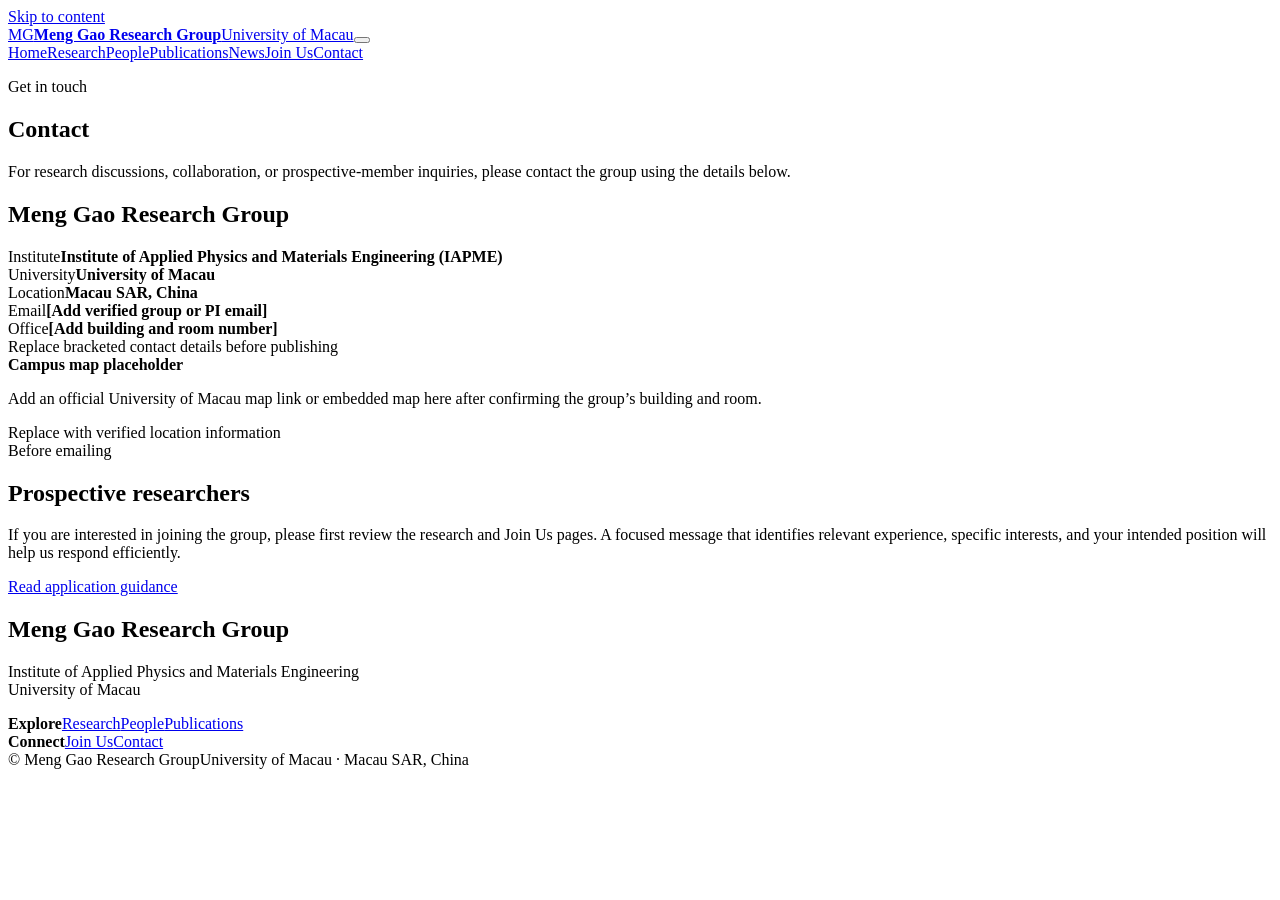
==== contact.html @ 888f2153 "Add files via upload" ====
<!doctype html>
<html lang="en">
<head><meta charset="utf-8"><meta name="viewport" content="width=device-width, initial-scale=1"><meta name="description" content="Contact the Meng Gao Research Group at the University of Macau."><title>Contact | Meng Gao Research Group</title><link rel="stylesheet" href="assets/css/styles.css"><script src="assets/js/main.js" defer></script></head>
<body>
  <a class="skip-link" href="#main">Skip to content</a>
  <header class="site-header"><div class="container nav-wrap"><a class="brand" href="index.html"><span class="brand-mark">MG</span><span class="brand-copy"><strong>Meng Gao Research Group</strong><span>University of Macau</span></span></a><button class="menu-toggle" type="button" aria-expanded="false" aria-controls="site-nav" aria-label="Toggle navigation"><span></span></button><nav class="site-nav" id="site-nav" aria-label="Primary navigation"><a href="index.html">Home</a><a href="research.html">Research</a><a href="people.html">People</a><a href="publications.html">Publications</a><a href="news.html">News</a><a href="join.html">Join Us</a><a href="contact.html" aria-current="page">Contact</a></nav></div></header>
  <main id="main">
    <section class="page-hero"><div class="container"><p class="eyebrow">Get in touch</p><h1>Contact</h1><p>For research discussions, collaboration, or prospective-member inquiries, please contact the group using the details below.</p></div></section>
    <section class="section"><div class="container contact-grid"><div class="contact-card"><h2>Meng Gao Research Group</h2><div class="contact-row"><span>Institute</span><strong>Institute of Applied Physics and Materials Engineering (IAPME)</strong></div><div class="contact-row"><span>University</span><strong>University of Macau</strong></div><div class="contact-row"><span>Location</span><strong>Macau SAR, China</strong></div><div class="contact-row"><span>Email</span><strong>[Add verified group or PI email]</strong></div><div class="contact-row"><span>Office</span><strong>[Add building and room number]</strong></div><span class="replace-note">Replace bracketed contact details before publishing</span></div><div class="map-placeholder"><div><strong>Campus map placeholder</strong><p>Add an official University of Macau map link or embedded map here after confirming the group’s building and room.</p><span class="replace-note">Replace with verified location information</span></div></div></div></section>
    <section class="section section--tint"><div class="container content-grid"><div class="side-label">Before emailing</div><div class="prose"><h2>Prospective researchers</h2><p>If you are interested in joining the group, please first review the research and Join Us pages. A focused message that identifies relevant experience, specific interests, and your intended position will help us respond efficiently.</p><a class="text-link" href="join.html">Read application guidance</a></div></div></section>
  </main>
  <footer class="site-footer"><div class="container"><div class="footer-grid"><div class="footer-brand"><h2>Meng Gao Research Group</h2><p>Institute of Applied Physics and Materials Engineering<br>University of Macau</p></div><div class="footer-col"><strong>Explore</strong><a href="research.html">Research</a><a href="people.html">People</a><a href="publications.html">Publications</a></div><div class="footer-col"><strong>Connect</strong><a href="join.html">Join Us</a><a href="contact.html">Contact</a></div></div><div class="footer-bottom"><span>© <span data-year></span> Meng Gao Research Group</span><span>University of Macau · Macau SAR, China</span></div></div></footer>
</body></html>
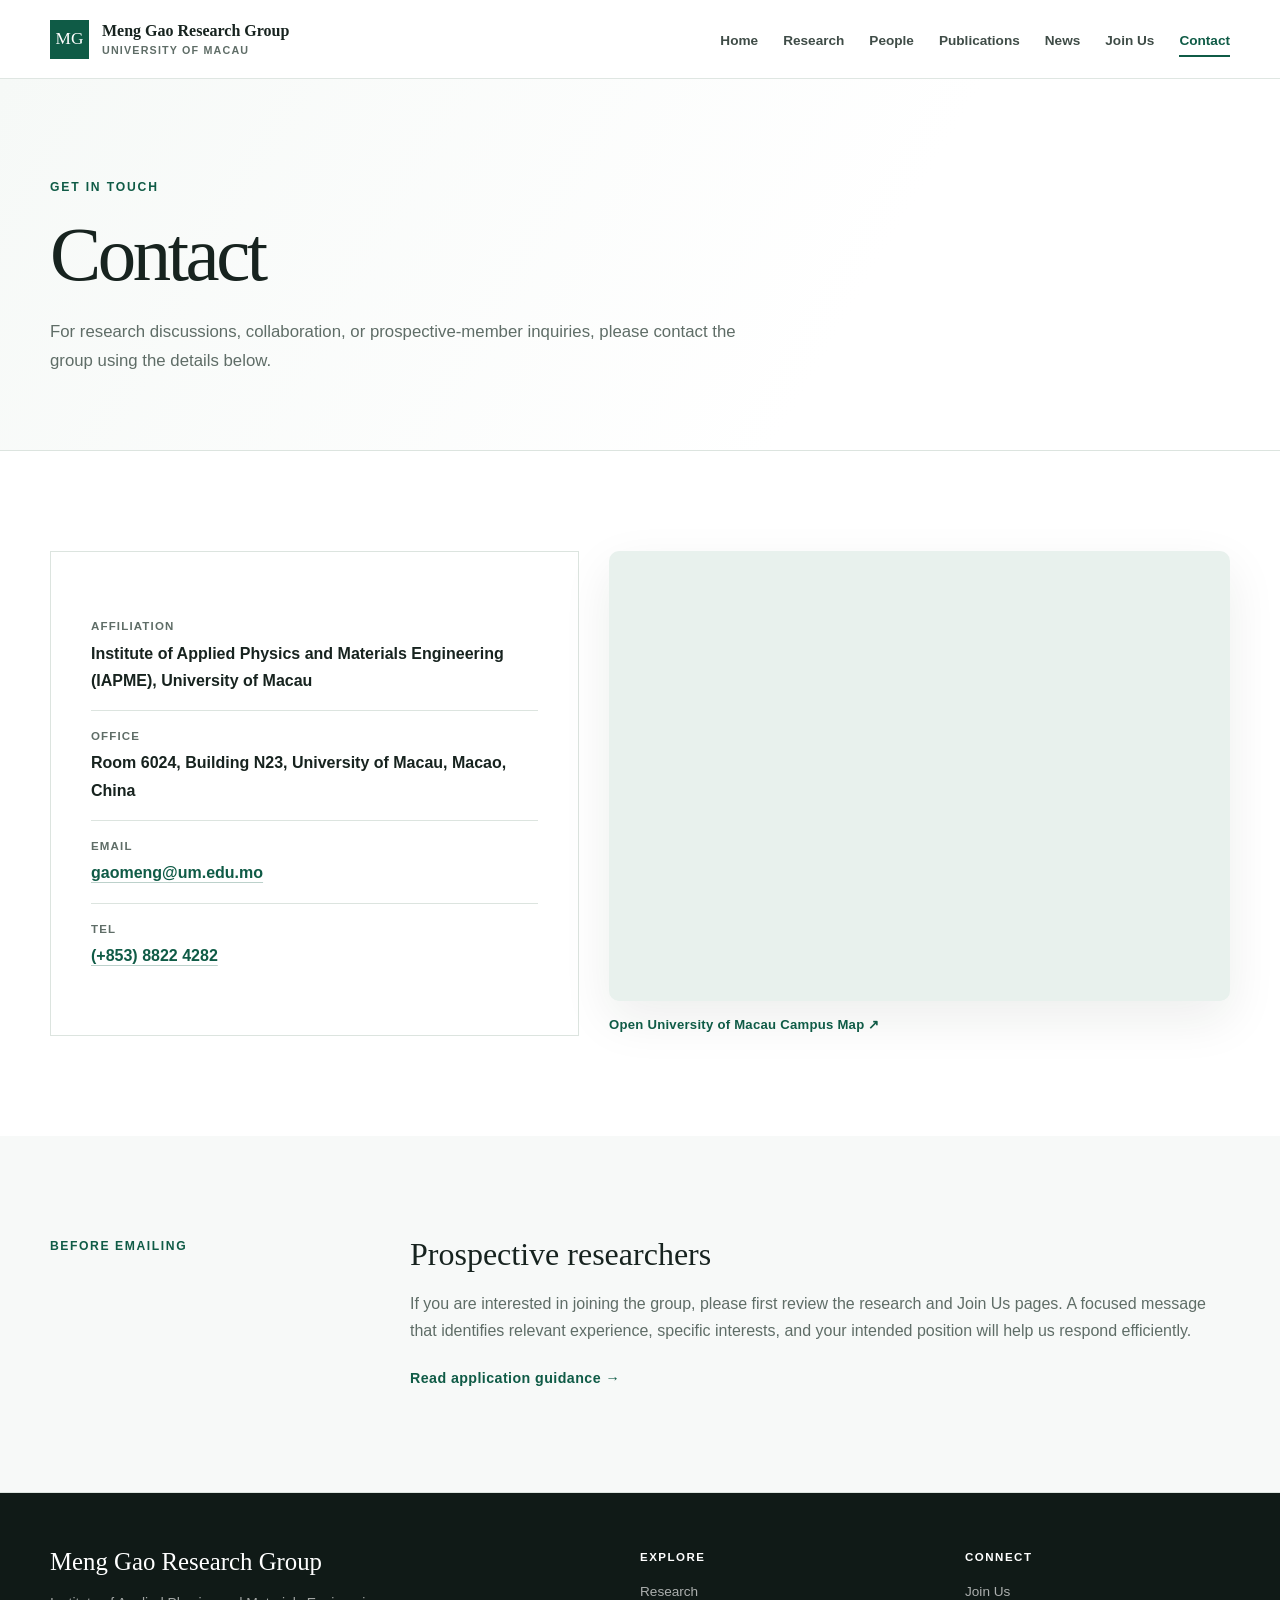
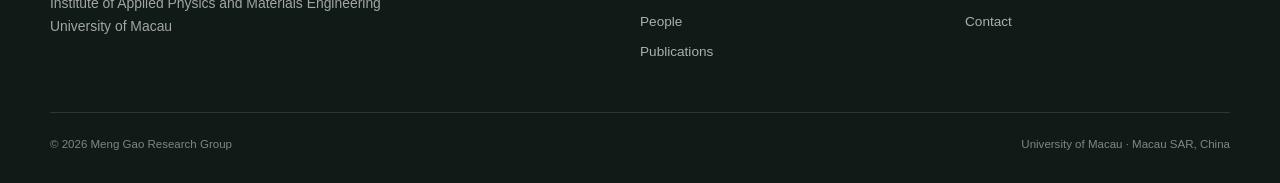
==== commit ce2e2745: "Update contact details and campus map" ====
--- a/contact.html
+++ b/contact.html
@@ -1,13 +1,59 @@
 <!doctype html>
 <html lang="en">
-<head><meta charset="utf-8"><meta name="viewport" content="width=device-width, initial-scale=1"><meta name="description" content="Contact the Meng Gao Research Group at the University of Macau."><title>Contact | Meng Gao Research Group</title><link rel="stylesheet" href="assets/css/styles.css"><script src="assets/js/main.js" defer></script></head>
+<head>
+  <meta charset="utf-8">
+  <meta name="viewport" content="width=device-width, initial-scale=1">
+  <meta name="description" content="Contact the Meng Gao Research Group at the University of Macau.">
+  <title>Contact | Meng Gao Research Group</title>
+  <link rel="stylesheet" href="assets/css/styles.css">
+  <style>
+    .contact-grid { grid-template-columns: minmax(0, .92fr) minmax(0, 1.08fr); align-items: stretch; }
+    .contact-card { display: flex; min-height: 450px; flex-direction: column; justify-content: center; }
+    .contact-link { color: var(--green); font-weight: 650; text-decoration: underline; text-decoration-color: rgba(15, 91, 70, .28); text-underline-offset: 4px; }
+    .contact-link:hover, .contact-link:focus-visible { color: var(--green-dark); text-decoration-color: currentColor; }
+    .map-card { display: flex; min-width: 0; flex-direction: column; }
+    .map-frame { width: 100%; height: 450px; border: 0; border-radius: 10px; background: var(--green-soft); box-shadow: var(--shadow); }
+    .campus-map-link { align-self: flex-start; margin-top: 13px; color: var(--green); font-size: .82rem; font-weight: 700; letter-spacing: .02em; }
+    .campus-map-link:hover, .campus-map-link:focus-visible { color: var(--green-dark); text-decoration: underline; text-underline-offset: 4px; }
+    @media (max-width: 720px) {
+      .contact-grid { grid-template-columns: 1fr; }
+      .contact-card { min-height: auto; }
+      .map-frame { height: 400px; }
+    }
+  </style>
+  <script src="assets/js/main.js" defer></script>
+</head>
 <body>
   <a class="skip-link" href="#main">Skip to content</a>
-  <header class="site-header"><div class="container nav-wrap"><a class="brand" href="index.html"><span class="brand-mark">MG</span><span class="brand-copy"><strong>Meng Gao Research Group</strong><span>University of Macau</span></span></a><button class="menu-toggle" type="button" aria-expanded="false" aria-controls="site-nav" aria-label="Toggle navigation"><span></span></button><nav class="site-nav" id="site-nav" aria-label="Primary navigation"><a href="index.html">Home</a><a href="research.html">Research</a><a href="people.html">People</a><a href="publications.html">Publications</a><a href="news.html">News</a><a href="join.html">Join Us</a><a href="contact.html" aria-current="page">Contact</a></nav></div></header>
+  <header class="site-header">
+    <div class="container nav-wrap">
+      <a class="brand" href="index.html" aria-label="Meng Gao Research Group home"><span class="brand-mark">MG</span><span class="brand-copy"><strong>Meng Gao Research Group</strong><span>University of Macau</span></span></a>
+      <button class="menu-toggle" type="button" aria-expanded="false" aria-controls="site-nav" aria-label="Toggle navigation"><span></span></button>
+      <nav class="site-nav" id="site-nav" aria-label="Primary navigation"><a href="index.html">Home</a><a href="research.html">Research</a><a href="people.html">People</a><a href="publications.html">Publications</a><a href="news.html">News</a><a href="join.html">Join Us</a><a href="contact.html" aria-current="page">Contact</a></nav>
+    </div>
+  </header>
   <main id="main">
-    <section class="page-hero"><div class="container"><p class="eyebrow">Get in touch</p><h1>Contact</h1><p>For research discussions, collaboration, or prospective-member inquiries, please contact the group using the details below.</p></div></section>
-    <section class="section"><div class="container contact-grid"><div class="contact-card"><h2>Meng Gao Research Group</h2><div class="contact-row"><span>Institute</span><strong>Institute of Applied Physics and Materials Engineering (IAPME)</strong></div><div class="contact-row"><span>University</span><strong>University of Macau</strong></div><div class="contact-row"><span>Location</span><strong>Macau SAR, China</strong></div><div class="contact-row"><span>Email</span><strong>[Add verified group or PI email]</strong></div><div class="contact-row"><span>Office</span><strong>[Add building and room number]</strong></div><span class="replace-note">Replace bracketed contact details before publishing</span></div><div class="map-placeholder"><div><strong>Campus map placeholder</strong><p>Add an official University of Macau map link or embedded map here after confirming the group’s building and room.</p><span class="replace-note">Replace with verified location information</span></div></div></div></section>
-    <section class="section section--tint"><div class="container content-grid"><div class="side-label">Before emailing</div><div class="prose"><h2>Prospective researchers</h2><p>If you are interested in joining the group, please first review the research and Join Us pages. A focused message that identifies relevant experience, specific interests, and your intended position will help us respond efficiently.</p><a class="text-link" href="join.html">Read application guidance</a></div></div></section>
+    <section class="page-hero">
+      <div class="container"><p class="eyebrow">Get in touch</p><h1>Contact</h1><p>For research discussions, collaboration, or prospective-member inquiries, please contact the group using the details below.</p></div>
+    </section>
+    <section class="section">
+      <div class="container contact-grid">
+        <div class="contact-card">
+          <div class="contact-row"><span>Affiliation</span><strong>Institute of Applied Physics and Materials Engineering (IAPME), University of Macau</strong></div>
+          <div class="contact-row"><span>Office</span><strong>Room 6024, Building N23, University of Macau, Macao, China</strong></div>
+          <div class="contact-row"><span>Email</span><a class="contact-link" href="mailto:gaomeng@um.edu.mo">gaomeng@um.edu.mo</a></div>
+          <div class="contact-row"><span>Tel</span><a class="contact-link" href="tel:+85388224282">(+853) 8822 4282</a></div>
+        </div>
+        <div class="map-card">
+          <iframe class="map-frame" src="https://www.google.com/maps?q=22.1356033%2C113.5455348%20(N23%20Research%20Building%2C%20University%20of%20Macau)&amp;z=16&amp;output=embed" title="Map showing N23 Research Building, University of Macau, Macao" loading="lazy" allowfullscreen referrerpolicy="no-referrer-when-downgrade"></iframe>
+          <a class="campus-map-link" href="https://maps.um.edu.mo/" target="_blank" rel="noopener noreferrer">Open University of Macau Campus Map <span aria-hidden="true">↗</span></a>
+        </div>
+      </div>
+    </section>
+    <section class="section section--tint">
+      <div class="container content-grid"><div class="side-label">Before emailing</div><div class="prose"><h2>Prospective researchers</h2><p>If you are interested in joining the group, please first review the research and Join Us pages. A focused message that identifies relevant experience, specific interests, and your intended position will help us respond efficiently.</p><a class="text-link" href="join.html">Read application guidance</a></div></div>
+    </section>
   </main>
   <footer class="site-footer"><div class="container"><div class="footer-grid"><div class="footer-brand"><h2>Meng Gao Research Group</h2><p>Institute of Applied Physics and Materials Engineering<br>University of Macau</p></div><div class="footer-col"><strong>Explore</strong><a href="research.html">Research</a><a href="people.html">People</a><a href="publications.html">Publications</a></div><div class="footer-col"><strong>Connect</strong><a href="join.html">Join Us</a><a href="contact.html">Contact</a></div></div><div class="footer-bottom"><span>© <span data-year></span> Meng Gao Research Group</span><span>University of Macau · Macau SAR, China</span></div></div></footer>
-</body></html>
+</body>
+</html>
--- a/assets/css/styles.css
+++ b/assets/css/styles.css
@@ -0,0 +1,246 @@
+:root {
+  --ink: #17231f;
+  --muted: #5f6d67;
+  --green: #0f5b46;
+  --green-dark: #0a4033;
+  --green-soft: #e8f1ed;
+  --gold: #b69052;
+  --line: #dce4df;
+  --paper: #ffffff;
+  --paper-alt: #f7f9f8;
+  --max: 1180px;
+  --shadow: 0 18px 50px rgba(23, 35, 31, 0.08);
+}
+
+* { box-sizing: border-box; }
+
+html { scroll-behavior: smooth; }
+
+body {
+  margin: 0;
+  color: var(--ink);
+  background: var(--paper);
+  font-family: Inter, "Helvetica Neue", Arial, sans-serif;
+  font-size: 16px;
+  line-height: 1.7;
+  -webkit-font-smoothing: antialiased;
+}
+
+img { display: block; max-width: 100%; }
+a { color: inherit; text-decoration: none; }
+p { margin: 0 0 1.25rem; }
+h1, h2, h3 { margin: 0; font-family: Georgia, "Times New Roman", serif; font-weight: 500; line-height: 1.13; }
+
+.container { width: min(calc(100% - 40px), var(--max)); margin-inline: auto; }
+.section { padding: 100px 0; }
+.section--tint { background: var(--paper-alt); }
+.eyebrow { margin: 0 0 14px; color: var(--green); font-size: .76rem; font-weight: 700; letter-spacing: .15em; text-transform: uppercase; }
+.section-title { max-width: 760px; font-size: clamp(2rem, 4vw, 3.35rem); letter-spacing: -.03em; }
+.section-intro { max-width: 700px; margin-top: 22px; color: var(--muted); font-size: 1.08rem; }
+.text-link { color: var(--green); font-size: .89rem; font-weight: 700; letter-spacing: .03em; }
+.text-link::after { content: " →"; transition: margin .2s ease; }
+.text-link:hover::after { margin-left: 4px; }
+
+.site-header {
+  position: sticky;
+  z-index: 30;
+  top: 0;
+  border-bottom: 1px solid rgba(220, 228, 223, .9);
+  background: rgba(255, 255, 255, .94);
+  backdrop-filter: blur(14px);
+}
+
+.nav-wrap { display: flex; min-height: 78px; align-items: center; justify-content: space-between; gap: 28px; }
+.brand { display: flex; align-items: center; gap: 13px; }
+.brand-mark { display: grid; width: 39px; height: 39px; place-items: center; background: var(--green); color: #fff; font-family: Georgia, serif; font-size: 1.08rem; }
+.brand-copy { display: grid; line-height: 1.15; }
+.brand-copy strong { font-family: Georgia, serif; font-size: 1rem; font-weight: 600; }
+.brand-copy span { margin-top: 4px; color: var(--muted); font-size: .67rem; font-weight: 700; letter-spacing: .11em; text-transform: uppercase; }
+.site-nav { display: flex; align-items: center; gap: 25px; }
+.site-nav a { position: relative; padding: 28px 0 25px; color: #3f4c47; font-size: .85rem; font-weight: 650; }
+.site-nav a::after { position: absolute; right: 0; bottom: 20px; left: 0; height: 2px; background: var(--green); content: ""; transform: scaleX(0); transition: transform .2s ease; }
+.site-nav a:hover, .site-nav a[aria-current="page"] { color: var(--green); }
+.site-nav a:hover::after, .site-nav a[aria-current="page"]::after { transform: scaleX(1); }
+.menu-toggle { display: none; width: 44px; height: 44px; border: 1px solid var(--line); background: #fff; color: var(--ink); cursor: pointer; }
+.menu-toggle span, .menu-toggle::before, .menu-toggle::after { display: block; width: 20px; height: 2px; margin: 4px auto; background: currentColor; content: ""; transition: .2s ease; }
+.menu-toggle[aria-expanded="true"] span { opacity: 0; }
+.menu-toggle[aria-expanded="true"]::before { transform: translateY(6px) rotate(45deg); }
+.menu-toggle[aria-expanded="true"]::after { transform: translateY(-6px) rotate(-45deg); }
+
+.hero { position: relative; min-height: 690px; overflow: hidden; border-bottom: 1px solid var(--line); }
+.hero::before { position: absolute; inset: 0; background: radial-gradient(circle at 82% 18%, rgba(15,91,70,.1), transparent 31%), linear-gradient(90deg, #fff 0%, #fff 58%, #f3f7f5 58%); content: ""; }
+.hero-grid { position: relative; display: grid; min-height: 690px; grid-template-columns: 1.08fr .92fr; align-items: center; gap: 70px; }
+.hero h1 { max-width: 710px; font-size: clamp(3.2rem, 7vw, 6.3rem); letter-spacing: -.055em; }
+.hero-subtitle { margin: 27px 0 16px; color: var(--green); font-size: clamp(1rem, 2vw, 1.25rem); font-weight: 650; letter-spacing: .015em; }
+.hero-affiliation { max-width: 560px; color: var(--muted); }
+.hero-actions { display: flex; flex-wrap: wrap; gap: 12px; margin-top: 34px; }
+.button { display: inline-flex; min-height: 48px; align-items: center; justify-content: center; padding: 11px 21px; border: 1px solid var(--green); background: var(--green); color: #fff; font-size: .86rem; font-weight: 700; letter-spacing: .02em; transition: .2s ease; }
+.button:hover { background: var(--green-dark); transform: translateY(-1px); }
+.button--ghost { background: transparent; color: var(--green); }
+.button--ghost:hover { background: var(--green-soft); }
+.hero-visual { position: relative; }
+.hero-visual::before { position: absolute; z-index: -1; top: -30px; right: -30px; width: 64%; height: 70%; border: 1px solid rgba(182,144,82,.55); content: ""; }
+.hero-visual img { width: 100%; min-height: 430px; object-fit: cover; box-shadow: var(--shadow); }
+.replace-note { display: inline-block; margin-top: 12px; padding: 4px 9px; border: 1px dashed #91a098; color: var(--muted); background: rgba(255,255,255,.8); font-size: .7rem; letter-spacing: .04em; }
+
+.stats { display: grid; padding: 27px 0; grid-template-columns: repeat(3, 1fr); border-bottom: 1px solid var(--line); }
+.stat { padding: 13px 32px; border-right: 1px solid var(--line); }
+.stat:first-child { padding-left: 0; }
+.stat:last-child { border: 0; }
+.stat strong { display: block; font-family: Georgia, serif; font-size: 1.25rem; font-weight: 500; }
+.stat span { color: var(--muted); font-size: .82rem; }
+
+.research-grid { display: grid; margin-top: 55px; grid-template-columns: repeat(6, 1fr); gap: 18px; }
+.research-card { min-height: 245px; padding: 30px; border: 1px solid var(--line); background: var(--paper); transition: .25s ease; }
+.research-card:nth-child(1), .research-card:nth-child(2), .research-card:nth-child(3) { grid-column: span 2; }
+.research-card:nth-child(4), .research-card:nth-child(5) { grid-column: span 3; }
+.research-card:hover { border-color: #abc1b8; box-shadow: var(--shadow); transform: translateY(-4px); }
+.card-number { display: block; margin-bottom: 45px; color: var(--gold); font-family: Georgia, serif; font-size: .88rem; }
+.research-card h3 { margin-bottom: 14px; font-size: 1.45rem; }
+.research-card p { margin: 0; color: var(--muted); font-size: .92rem; }
+
+.feature-split { display: grid; grid-template-columns: .9fr 1.1fr; align-items: center; gap: 85px; }
+.feature-image { position: relative; }
+.feature-image img { width: 100%; aspect-ratio: 4 / 5; object-fit: cover; }
+.feature-image::after { position: absolute; right: -20px; bottom: -20px; width: 60%; height: 48%; border-right: 1px solid var(--gold); border-bottom: 1px solid var(--gold); content: ""; }
+.feature-copy h2 { font-size: clamp(2rem, 4vw, 3.4rem); }
+.feature-copy p { margin-top: 25px; color: var(--muted); }
+.principles { display: grid; margin-top: 34px; gap: 18px; }
+.principle { display: grid; grid-template-columns: 36px 1fr; gap: 15px; }
+.principle span { color: var(--green); font-family: Georgia, serif; }
+.principle strong { display: block; margin-bottom: 3px; }
+.principle p { margin: 0; font-size: .9rem; }
+
+.news-list { margin-top: 52px; border-top: 1px solid var(--line); }
+.news-item { display: grid; padding: 26px 0; grid-template-columns: 150px 1fr auto; align-items: center; gap: 30px; border-bottom: 1px solid var(--line); }
+.news-item time { color: var(--muted); font-size: .8rem; letter-spacing: .04em; text-transform: uppercase; }
+.news-item h3 { font-family: Inter, sans-serif; font-size: 1rem; font-weight: 650; line-height: 1.5; }
+
+.cta { padding: 78px 0; background: var(--green-dark); color: #fff; }
+.cta-inner { display: flex; align-items: center; justify-content: space-between; gap: 50px; }
+.cta h2 { max-width: 680px; font-size: clamp(2rem, 4vw, 3.2rem); }
+.cta p { max-width: 610px; margin: 18px 0 0; color: rgba(255,255,255,.72); }
+.cta .button { flex: 0 0 auto; border-color: #fff; background: #fff; color: var(--green-dark); }
+
+.page-hero { padding: 98px 0 74px; border-bottom: 1px solid var(--line); background: linear-gradient(120deg, #f6f9f7, #fff 66%); }
+.page-hero h1 { max-width: 820px; font-size: clamp(2.8rem, 6vw, 5rem); letter-spacing: -.045em; }
+.page-hero p:last-child { max-width: 700px; margin: 20px 0 0; color: var(--muted); font-size: 1.05rem; }
+.content-grid { display: grid; grid-template-columns: 280px 1fr; gap: 80px; }
+.side-label { position: sticky; top: 120px; align-self: start; color: var(--green); font-size: .76rem; font-weight: 700; letter-spacing: .13em; text-transform: uppercase; }
+.prose h2 { margin: 0 0 18px; font-size: 2rem; }
+.prose h3 { margin: 36px 0 12px; font-size: 1.35rem; }
+.prose p { color: var(--muted); }
+.prose + .prose { margin-top: 70px; padding-top: 70px; border-top: 1px solid var(--line); }
+
+.person-grid { display: grid; margin-top: 45px; grid-template-columns: repeat(3, 1fr); gap: 28px; }
+.person-card { border: 1px solid var(--line); background: #fff; }
+.person-card img { width: 100%; aspect-ratio: 4 / 4.4; object-fit: cover; background: var(--green-soft); }
+.person-card__body { padding: 24px; }
+.person-card h3 { font-size: 1.35rem; }
+.person-role { margin: 5px 0 12px; color: var(--green); font-size: .83rem; font-weight: 700; }
+.person-card p:last-child { margin: 0; color: var(--muted); font-size: .86rem; }
+.person-card--pi { display: grid; grid-template-columns: minmax(280px,.8fr) 1.2fr; grid-column: 1 / -1; }
+.person-card--pi img { height: 100%; aspect-ratio: auto; }
+.person-card--pi .person-card__body { display: flex; padding: 45px; flex-direction: column; justify-content: center; }
+.person-card--pi h3 { font-size: 2.2rem; }
+
+.publication-list { margin-top: 42px; border-top: 1px solid var(--line); counter-reset: publication; }
+.publication { display: grid; padding: 30px 0; grid-template-columns: 70px 1fr; gap: 22px; border-bottom: 1px solid var(--line); counter-increment: publication; }
+.publication::before { color: var(--gold); font-family: Georgia, serif; content: counter(publication, decimal-leading-zero); }
+.publication h3 { margin-bottom: 8px; font-family: Inter, sans-serif; font-size: 1rem; font-weight: 650; line-height: 1.55; }
+.publication p { margin: 0; color: var(--muted); font-size: .87rem; }
+.publication .journal { margin-top: 5px; color: var(--green); font-style: italic; }
+.tag { display: inline-block; margin: 0 7px 7px 0; padding: 4px 10px; background: var(--green-soft); color: var(--green); font-size: .72rem; font-weight: 700; }
+
+.timeline { margin-top: 44px; }
+.timeline-item { position: relative; display: grid; padding: 0 0 48px 55px; grid-template-columns: 120px 1fr; gap: 35px; }
+.timeline-item::before { position: absolute; top: 7px; bottom: 0; left: 12px; width: 1px; background: var(--line); content: ""; }
+.timeline-item::after { position: absolute; top: 7px; left: 7px; width: 11px; height: 11px; border-radius: 50%; background: var(--green); content: ""; }
+.timeline-item time { color: var(--muted); font-size: .8rem; font-weight: 700; }
+.timeline-item h2 { margin-bottom: 10px; font-size: 1.55rem; }
+.timeline-item p { color: var(--muted); }
+
+.opportunities { display: grid; margin-top: 45px; grid-template-columns: repeat(3, 1fr); gap: 20px; }
+.opportunity { padding: 29px; border-top: 3px solid var(--green); background: var(--paper-alt); }
+.opportunity h3 { margin-bottom: 12px; font-size: 1.35rem; }
+.opportunity p { color: var(--muted); font-size: .9rem; }
+.checklist { padding: 0; list-style: none; }
+.checklist li { position: relative; padding: 10px 0 10px 28px; border-bottom: 1px solid var(--line); color: var(--muted); }
+.checklist li::before { position: absolute; left: 0; color: var(--green); content: "✓"; font-weight: 700; }
+
+.contact-grid { display: grid; grid-template-columns: 1fr 1fr; gap: 30px; }
+.contact-card { padding: 40px; border: 1px solid var(--line); }
+.contact-card h2 { margin-bottom: 22px; font-size: 1.8rem; }
+.contact-row { padding: 16px 0; border-bottom: 1px solid var(--line); }
+.contact-row:last-child { border: 0; }
+.contact-row span { display: block; margin-bottom: 3px; color: var(--muted); font-size: .72rem; font-weight: 700; letter-spacing: .1em; text-transform: uppercase; }
+.contact-row strong { font-weight: 600; }
+.map-placeholder { display: grid; min-height: 370px; padding: 35px; place-items: center; background: var(--green-soft); text-align: center; }
+.map-placeholder strong { display: block; margin-bottom: 7px; font-family: Georgia, serif; font-size: 1.5rem; }
+
+.site-footer { padding: 55px 0 28px; border-top: 1px solid var(--line); background: #101a17; color: #fff; }
+.footer-grid { display: grid; grid-template-columns: 1.5fr .75fr .75fr; gap: 60px; }
+.footer-brand { max-width: 420px; }
+.footer-brand h2 { font-size: 1.55rem; }
+.footer-brand p { margin-top: 16px; color: rgba(255,255,255,.61); font-size: .87rem; }
+.footer-col strong { display: block; margin-bottom: 13px; font-size: .72rem; letter-spacing: .13em; text-transform: uppercase; }
+.footer-col a { display: block; margin: 7px 0; color: rgba(255,255,255,.65); font-size: .85rem; }
+.footer-col a:hover { color: #fff; }
+.footer-bottom { display: flex; margin-top: 42px; padding-top: 22px; justify-content: space-between; gap: 20px; border-top: 1px solid rgba(255,255,255,.12); color: rgba(255,255,255,.47); font-size: .72rem; }
+
+.skip-link { position: fixed; z-index: 100; top: 8px; left: 8px; padding: 10px 14px; background: var(--green-dark); color: #fff; transform: translateY(-150%); }
+.skip-link:focus { transform: translateY(0); }
+
+@media (max-width: 980px) {
+  .menu-toggle { display: block; }
+  .site-nav { position: absolute; top: 79px; right: 0; left: 0; display: none; padding: 18px 20px 28px; align-items: stretch; flex-direction: column; gap: 0; border-bottom: 1px solid var(--line); background: #fff; }
+  .site-nav.is-open { display: flex; }
+  .site-nav a { padding: 11px 0; }
+  .site-nav a::after { bottom: 7px; right: auto; width: 28px; }
+  .hero-grid { grid-template-columns: 1fr; gap: 50px; padding: 80px 0; }
+  .hero-visual { width: min(100%, 640px); }
+  .feature-split, .content-grid { grid-template-columns: 1fr; gap: 55px; }
+  .side-label { position: static; }
+  .person-grid, .opportunities { grid-template-columns: repeat(2, 1fr); }
+  .person-card--pi { grid-template-columns: 1fr 1.2fr; }
+}
+
+@media (max-width: 720px) {
+  .container { width: min(calc(100% - 30px), var(--max)); }
+  .section { padding: 72px 0; }
+  .brand-copy span { display: none; }
+  .hero, .hero-grid { min-height: auto; }
+  .hero::before { background: linear-gradient(#fff, #f5f8f6); }
+  .hero-grid { padding: 68px 0; }
+  .hero h1 { font-size: clamp(3rem, 16vw, 4.4rem); }
+  .hero-visual img { min-height: 290px; }
+  .stats { grid-template-columns: 1fr; }
+  .stat, .stat:first-child { padding: 18px 0; border-right: 0; border-bottom: 1px solid var(--line); }
+  .research-grid { grid-template-columns: 1fr; }
+  .research-card:nth-child(n) { grid-column: 1; }
+  .research-card { min-height: 0; }
+  .card-number { margin-bottom: 26px; }
+  .feature-split { gap: 45px; }
+  .feature-image { max-width: 92%; }
+  .news-item { grid-template-columns: 1fr; gap: 7px; }
+  .news-item .text-link { margin-top: 5px; }
+  .cta-inner { align-items: flex-start; flex-direction: column; }
+  .page-hero { padding: 70px 0 55px; }
+  .person-grid, .opportunities, .contact-grid { grid-template-columns: 1fr; }
+  .person-card--pi { display: block; }
+  .person-card--pi img { aspect-ratio: 4 / 4.3; }
+  .person-card--pi .person-card__body { padding: 28px; }
+  .timeline-item { padding-left: 38px; grid-template-columns: 1fr; gap: 5px; }
+  .timeline-item::before { left: 7px; }
+  .timeline-item::after { left: 2px; }
+  .publication { grid-template-columns: 42px 1fr; }
+  .contact-card { padding: 28px; }
+  .footer-grid { grid-template-columns: 1fr 1fr; }
+  .footer-brand { grid-column: 1 / -1; }
+  .footer-bottom { flex-direction: column; }
+}
+
+@media (prefers-reduced-motion: reduce) {
+  html { scroll-behavior: auto; }
+  *, *::before, *::after { transition-duration: .01ms !important; }
+}
